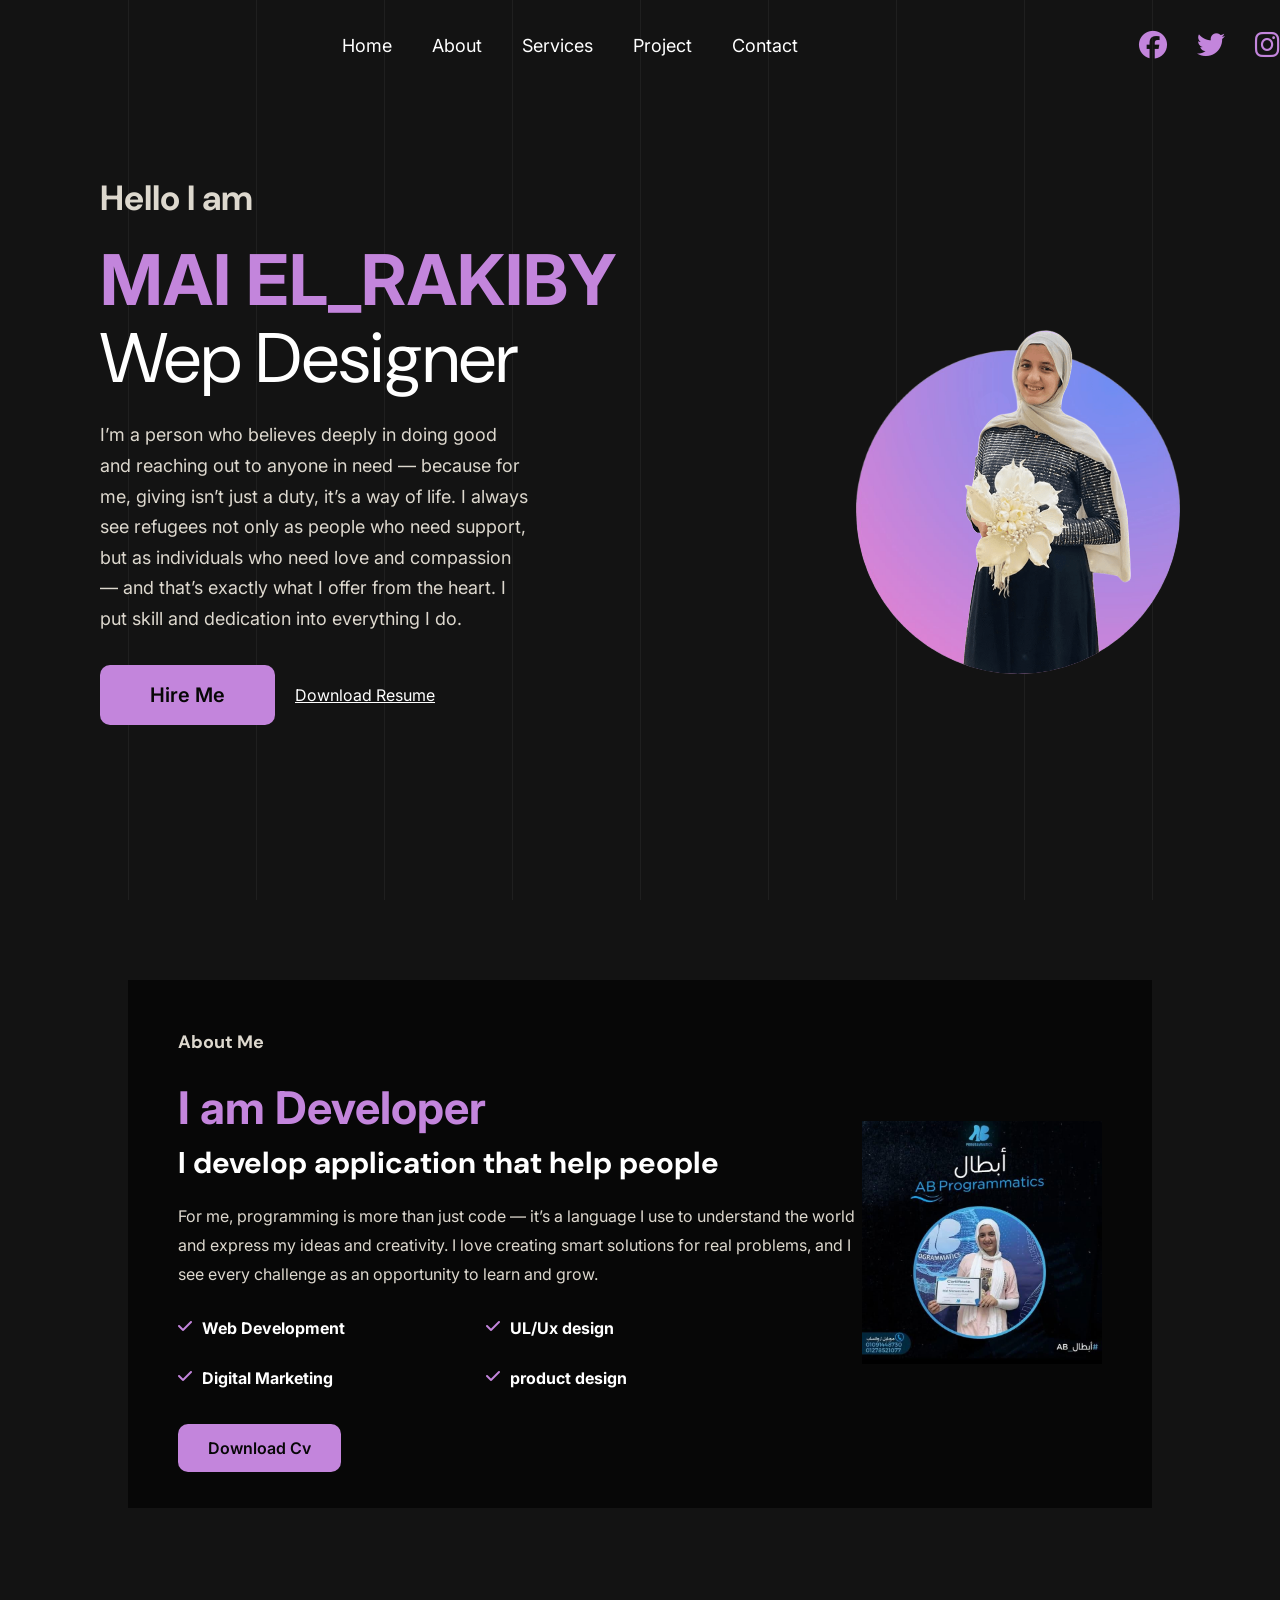
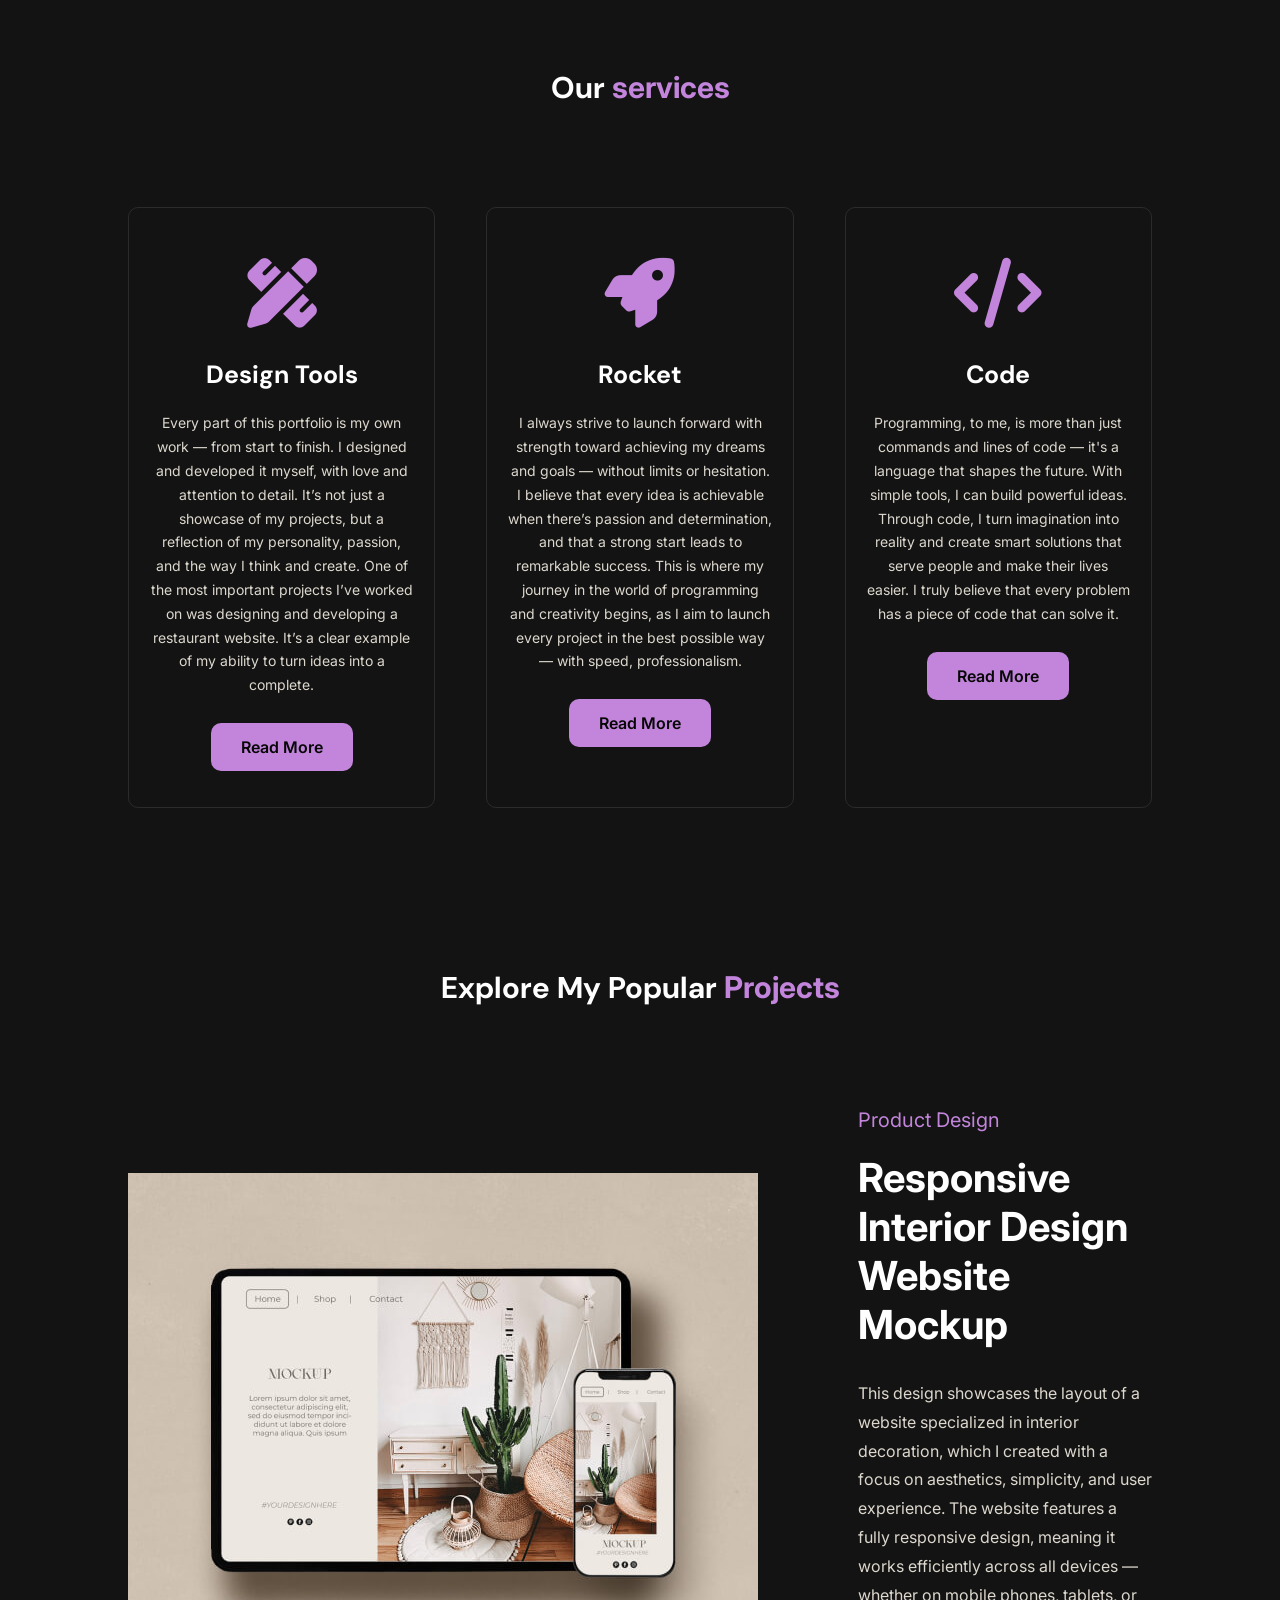
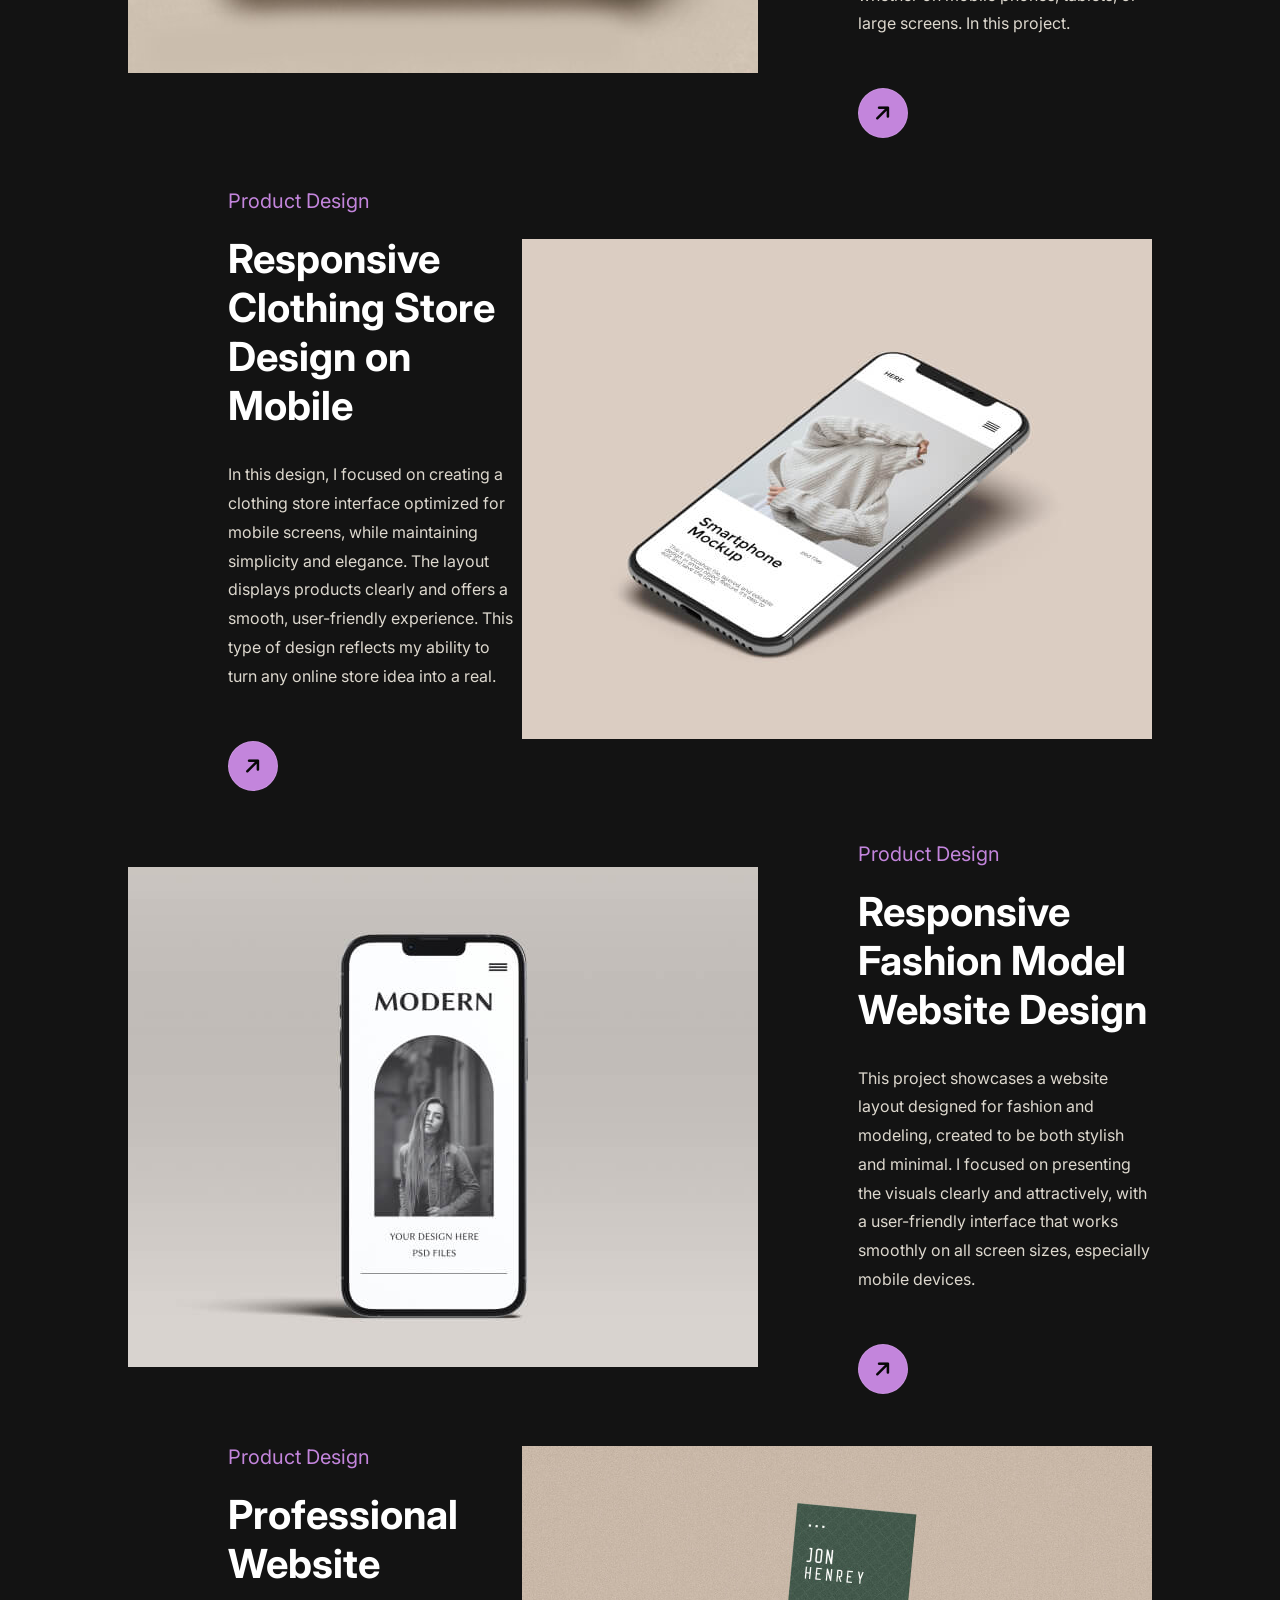
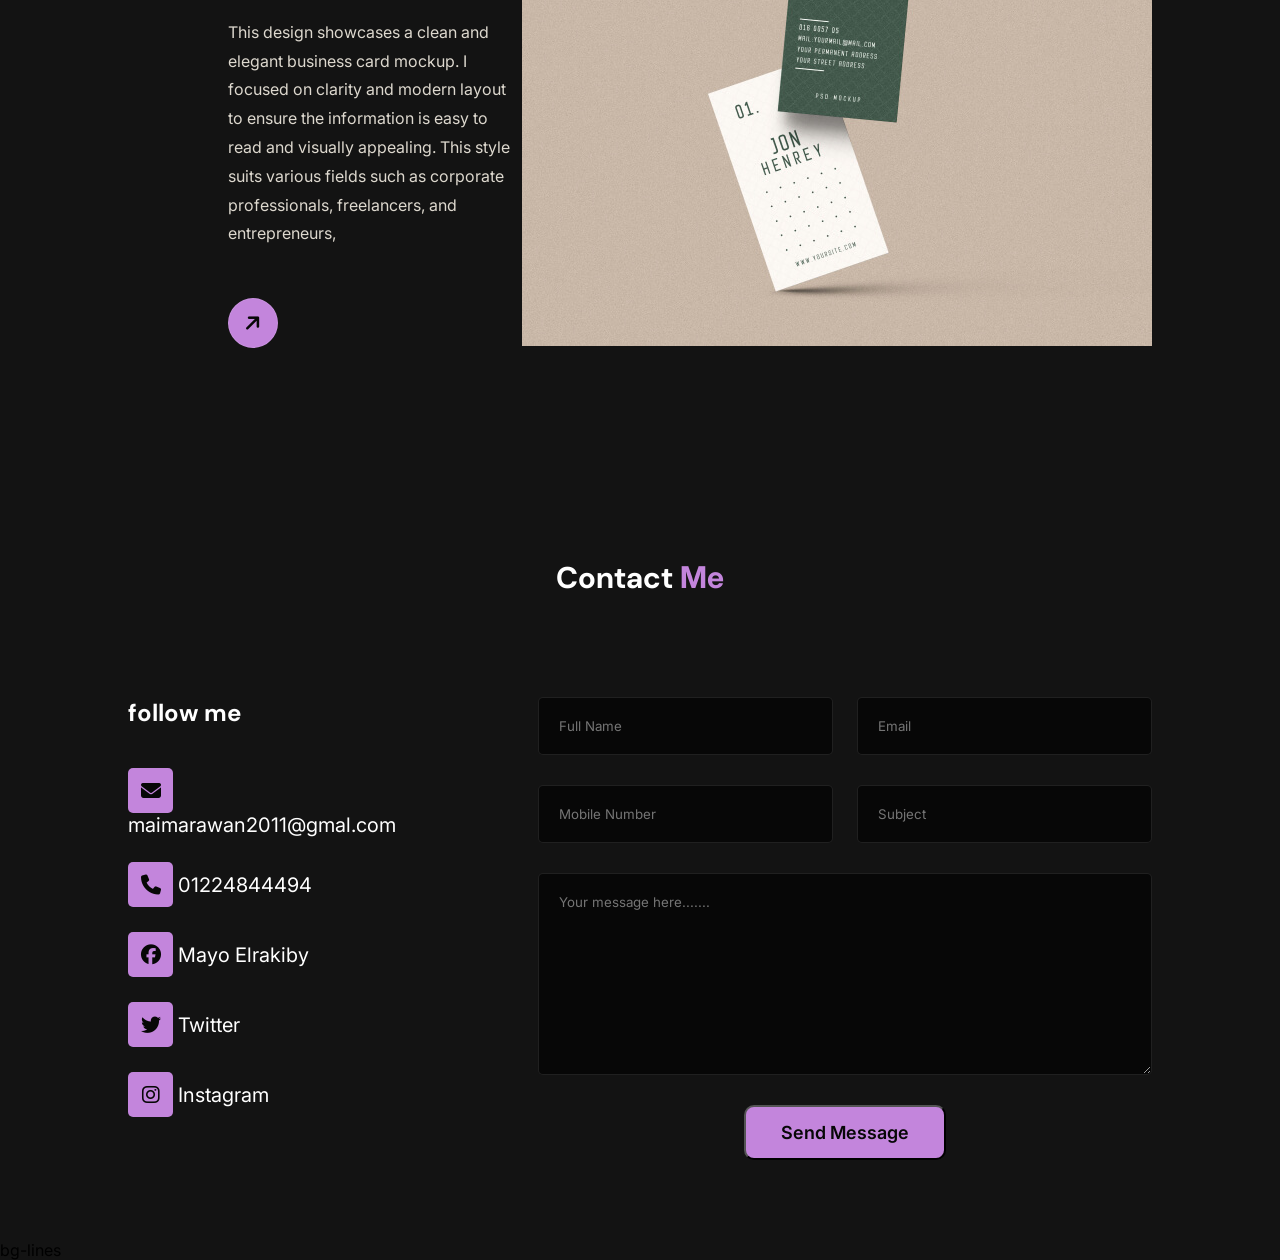
==== Portfolio/index.html @ 6b02ac38 "Add files via upload" ====
<!DOCTYPE html>
<html lang="en">
<head>
    <meta charset="UTF-8">
    <meta name="viewport" content="width=device-width, initial-scale=1.0">
    <title>portfolio mayo</title>

    <link rel="icon" href="img/bg_img_home.png" >
    <!--file css-->
<link rel="stylesheet" href="css/style.css">
<link rel="stylesheet" href=" https://cdnjs.cloudflare.com/ajax/libs/font-awesome/6.7.2/css/all.min.css">

</head>
<body>
 <div class="bg-lines">
    <span></span>
    <span></span>
    <span></span>
    <span></span>
    <span></span>
    <span></span>
    <span></span>
    <span></span>
    <span></span>
 </div>



<header>
    <nav class="cotainer">
        <a href="" class="logo"><img src="" alt=""></a>
    <div class=" links"id="links">
        <span class="close_menu" onclick="Open_colose_Menu()"><i class="fa-solid fa-xmark"></i></span>


      <a href="#"class="logo"><img src="" alt=""></a>
      
        <li><a class="active" href="#Home">Home </a></li>
        <li><a class="active" href="#About">About</a></li> 
        <li><a class="active" href="#services">services</a></li> 
        <li><a class="active" href="#project">project</a></li> 
        <li><a class="active" href="#contact">Contact</a></li>
     
    </div>
    <div class="icons">
        <a href="https://www.facebook.com/profile.php?id=61564504143130"><i class="fa-brands fa-facebook"></i></a>
        <a href="#"><i class="fa-brands fa-twitter"></i></a>
        <a href="https://www.instagram.com/mai_elrakiby55_2011/"><i class="fa-brands fa-instagram"></i></a>
       <span class="icon_menu"onclick="Open_colose_Menu()"><i class="fa-solid fa-bars"></i></span>
    </div>
    </nav>
</header>










<div class="hero" id="Home">
    <div class="cotainer">
        <div class="div_text">
            <h4>    Hello I am</h4>
            <h1><span>MAI EL_RAKIBY</span></h1>
            <h2>Wep Designer</h2>
            <p>I’m a person who believes deeply in doing good and reaching out to anyone in need — because for me, giving isn’t just a duty, it’s a way of life. I always see refugees not only as people who need support, but as individuals who need love and compassion — and that’s exactly what I offer from the heart.
I put skill and dedication into everything I do.</p>
                 <div class="btns">
                    <a href="#" class="btn">hire me</a>
                    <a href="#" class="btn_no_bg">Download Resume</a>
                 </div>
        </div>
        <div class="div_img">
            <img class="person" src="img/home.png" alt="">
            <img class="bg_img" src="img/bg_img_home.png" alt="">
        </div>
    </div>
</div>
<section class="About"id="About">
    <div class="container">
        <div class="div_text">
            <h5>About me</h5>

            <h2><span>I am Developer</span></h2>
            <h4>I develop application that help people</h4>

            <p>For me, programming is more than just code — it’s a language I use to understand the world and express
                 my ideas and creativity. I love creating smart solutions for real problems, and I see every challenge as an opportunity to learn and grow.</p>
                 <ul>
                    <li><i class="fa-solid fa-check"></i>Web Development</li>

                    <li><i class="fa-solid fa-check"></i> UL/Ux design</li>

                    <li><i class="fa-solid fa-check"></i> Digital Marketing</li>

                    <li><i class="fa-solid fa-check"></i> product design</li>
                </ul>
                <a href="#"class="btn">Download cv</a>
        </div>
        <div class="div_img">
            <img src="img/about.jpeg" alt="">
        </div>
    </div>
</section>







<section class="services" id="services">
    <div class="container">
        <div class="top_section">
            <h2> Our <span>services</span></h2>
        </div>


        <div class="boxs">
            <div class="box">
                <i class="fa-solid fa-pen-ruler"></i>
                <h3>Design Tools</h3>
                <p>Every part of this portfolio is my own work — from start to finish. I designed and developed it myself, with love and attention to detail. 
                    It’s not just a showcase of my projects,
                     but a reflection of my personality, passion, and the way I think and create.

One of the most important projects I’ve worked on was designing and developing a restaurant website. It’s a clear example of my ability to turn ideas into a complete.</p>
                    <a href="#"class="btn">read more</a>
            </div>

            <div class="box">
                <i class="fa-solid fa-rocket"></i>
                <h3>Rocket</h3>
                <p>I always strive to launch forward with strength toward achieving my dreams and goals — without limits or hesitation. I believe that every idea is achievable when there’s passion and determination, and that a strong start leads to remarkable success. This is where my journey in the world of programming and creativity begins, as I aim to launch every project in the best possible way — with speed, professionalism.</p>
                    <a href="#"class="btn">read more</a>
            </div>

            <div class="box">
                <i class="fa-solid fa-code"></i>
                <h3>Code</h3>
                <p>Programming, to me, is more than just commands and lines of code — it's a language that shapes the future. With simple tools, I can build powerful ideas. Through code, I turn imagination into reality and create smart solutions that serve people and make their lives easier. I truly believe that every problem has a piece of code that can solve it.</p>
                    <a href="#"class="btn">read more</a>
            </div>
        </div>
    </div>
</section>
 
  <section class="projects" id="project">
    <div class="container">
        <div class="top_section">
            <h2> Explore My Popular <span>Projects</span></h2>
        </div> 


        <div class="project_box">
            <img src="img/project1.jpg" alt="">
            <div class="text">
                <h4><span>Product Design</span></h4>
                <h3><a href="#">Responsive Interior Design Website Mockup</a></h3>
                <p>This design showcases the layout of a website specialized in interior decoration, which I created with a focus on aesthetics, simplicity, and user experience. The website features a fully responsive design, meaning it works efficiently across all devices — whether on mobile phones, tablets, or large screens.

In this project. </p>
                     <a href="#"class="link"><i class="fa-solid fa-arrow-up"></i></a>
            </div>
        </div>

        <div class="project_box project_box_2">
            <img src="img/project2.jpg" alt="">
            <div class="text">
                <h4><span>Product Design</span></h4>
                <h3><a href="#">Responsive Clothing Store Design on Mobile</a></h3>
                <p>In this design, I focused on creating a clothing store interface optimized for mobile screens, while maintaining simplicity and elegance. The layout displays products clearly and offers a smooth, user-friendly experience. This type of design reflects my ability to turn any online store idea into a real.</p>
                     <a href="#"class="link"><i class="fa-solid fa-arrow-up"></i></a>
            </div>
        </div>

        <div class="project_box">
            <img src="img/project3.jpg" alt="">
            <div class="text">
                <h4><span>Product Design </span></h4>
                <h3><a href="#">Responsive Fashion Model Website Design</a></h3>
                <p>This project showcases a website layout designed for fashion and modeling, created to be both stylish and minimal. I focused on presenting the visuals clearly and attractively, with a user-friendly interface that works smoothly on all screen sizes, especially mobile devices.</p>
                     <a href="#" class="link"><i class="fa-solid fa-arrow-up"></i></a>
            </div>
        </div>

        <div class="project_box project_box_2">
            <img src="img/project4.jpg" alt="">
            <div class="text">
                <h4><span>Product Design</span></h4>
                <h3><a href="#">Professional Website</a></h3>
                <p>This design showcases a clean and elegant business card mockup. I focused on clarity and modern layout to ensure the information is easy to read and visually appealing. This style suits various fields such as corporate professionals, freelancers, and entrepreneurs,</p>
                     <a href="#" class="link"><i class="fa-solid fa-arrow-up"></i></a>
            </div>
        </div>
    </div>
  </section>

<section class="contact"id="contact">
    <div class="top_section">
        <h2>Contact<span> Me</span></h2>
    </div> 

    <div class="container">
        <div class="soial_contact">
            <h2>follow me</h2>
            <div class="links">
                <a href="mailto:maimarawan2011@gmal.com"><i class="fa-solid fa-envelope"></i>maimarawan2011@gmal.com</a>
                <a href="tel:+201224844494"><i class="fa-solid fa-phone"></i>01224844494</a>
                <a href="https://www.facebook.com/profile.php?id=61564504143130" target="_blank"><i class="fa-brands fa-facebook"></i>Mayo Elrakiby</a>
                <a href="#" target="_blank"><i class="fa-brands fa- fa-twitter"></i>Twitter</a>
                <a href="https://www.instagram.com/mai_elrakiby55_2011/" target="_blank"><i class="fa-brands fa-instagram"></i>Instagram</a>
            </div>
        </div>
<form method="post" action="https://api.sheetmonkey.io/form/bfJ3cg6rL2nvvVKCnZLnMp">
   <div class="inpts_form">
    <input type="text" placeholder="Full Name"name="name" required>
    <input type="text" placeholder="Email"name="emai" required>
    <input type="text" placeholder="Mobile Number"name="phone" required>
    <input type="text" placeholder="Subject"name="Subject" required>
    <textarea name="massage" id="" rows="10"placeholder="Your message here......."></textarea>
   </div>
   <button type="submit" class="btn">Send message</button>
</form>


    </div>
</section>









 <script src="js/main.js"></script>

</body>
</html>
bg-lines
---- Portfolio/css/style.css ----
@import url("https://fonts.googleapis.com/css2?family=DM+Sans:wght@400;500;700&family=Inter:wght@400;500&display=swap");
*{
    padding: 0;
    margin: 0;
    box-sizing: border-box;
    text-decoration: none;
    list-style: none;
    font-family: "inter",sans-serif;
}
:root{
    --main_color:#c385dc;
    --p_color:#ddd8ce;
    --white_color:#fff;
    --black_color:#070707;
    --border_color:rgba(255,255,255,0.1);
}
body{
    background:#131313 ;
}

.container{
    width: 80%;
    margin: auto;
    max-width: 1500px;
}

section{
    padding: 80px 0;
}

img{
    width: 100%;
}
h1,h2,h3,h4,h5,h6{
    color: var(--white_color);
    font-family: "DM Sans",sans-serif;
}

span{
    color: var(--main_color);
}
p{
    color: var(--p_color);
}

/*btns*/
.btns{
    display: flex;
    align-items: center;
    gap: 20px;
}
.btn{
    background: var(--main_color);
    padding: 14px 30px;
    border-radius: 10px;
    font-weight: 600;
    text-transform: capitalize;
    color: var(--black_color);
    transition: 0.3s;
}
.btn:hover{
scale: 1.1;
}
.btn_no_bg{
    color: var(--white_color);
    text-transform: capitalize;
    text-decoration: underline;
    transition: 0.3s;
}
.btn_no_bg:hover{
    color: var(--main_color);
}
.bg-lines span{
    position: fixed;
    top:0;
    z-index: -1;
    height: 100%;
    background: rgba( 255,255,255,0.05);
    width: 1px;
    -webkit-animation: left_right 18s infinite;
    animation: left_right 18s infinite;
}
.bg-lines span:nth-child(1){
    left: 10%;
}
.bg-lines span:nth-child(2){
    left: 20%;
}
.bg-lines span:nth-child(3){
    left: 30%;
}
.bg-lines span:nth-child(4){
    left: 40%;
}
.bg-lines span:nth-child(5){
    left: 50%;
}
.bg-lines span:nth-child(6){
    left: 60%;
}
.bg-lines span:nth-child(7){
    left: 70%;
}
.bg-lines span:nth-child(8){
    left: 80%;
}
.bg-lines span:nth-child(9){
    left: 90%;
}

@keyframes left_right{
0%{
    -webkit-transform: translateX(0);
    transform: translateX(0);
}
50%{
    -webkit-transform: translateX(-100px);
    transform: translateX(-100px);
}
100%{
    -webkit-transform: translateX(0);
    transform: translateX(0);
}
}

/*background lines*/
.top_section{
    text-align: center;
    margin-bottom: 100px;
}
.top_section h2{
    font-size: 30px;
}

/*start header*/
header{
position: fixed;
top: 0;
left: 0;
right: 0;
height: 100px;
transition: 0.3s;
z-index: 1000;
}
header.active{
    background: var(--black_color);
    border-bottom: 1px solid #81818297;
}
header nav{
    display: flex;
    justify-content: space-between;
    align-items: center;
    height: 90%;
    
}
header nav .logo img{
width: 200px;
}
header nav .links{
    display: flex;
    gap: 40px;
}
header nav .links a{
    color: var(--white_color);
   text-transform: capitalize;
   font-size: 18px;
   transition: 0.3s;
}
header nav .links a:hover{
color: var(--main_color);
}
header nav .icons{
    display: flex;
    gap: 30px;
}
header nav .icons a{
    color:var(--main_color);
    font-size: 28px;
    transition: 0.3s;
}
header nav .icons a:hover{
    scale: 1.4;
}


/*start hero*/
.hero{
  padding: 100px;
  height: 100vh;
  display: flex;
  justify-content: center;
  align-items: center;
}
 .hero .cotainer{
    display: flex;
    justify-content: space-between;
    align-items: center;
 }
 .hero .div_text{
    width: 50%;
 }
 .hero .div_text h4{
    color: var(--p_color);
    font-size: 35px;
    margin-bottom: 15px;
 }
 .hero .div_text h1{
    font-size: 70px;
 }
 .hero .div_text h2{
    font-size: 70px;
    font-weight: normal;
    line-height: 0.9;
 }
 .hero .div_text p{
    margin: 30px 0;
    font-size: 18px;
    width: 80%;
    line-height: 1.7;
 }
 .hero .btn{
    font-size: 20px;
    padding: 18px 50px;
 }


 .hero .div_img{
    width: 30%;
    position:relative;
    border-radius: 0 0 600px 600px;
    overflow: hidden;

 }
 .hero .div_img .person{
    border-radius: 0 0 600px 600px;
    width: 100%;
    display: block;
}





 .hero .div_img .bg_img{
    position:absolute;
    bottom: 0;
    left: 0;
    z-index: -1;
    
 }


 /*start about*/

 .About .container{
    background: var(--black_color);
    display: flex;
    justify-content: space-between;
    align-items: center;
    border: 5px;
    padding: 50px;
 }
 .About .div_text{
    width: 100%;
 }
 .About .div_text h5{
color: var(--p_color);
font-size: 18px;
text-transform: capitalize;
 }
 .About .div_text h2{
    font-size: 45px;
    margin: 25px 0 5px;
 }
 .About .div_text h4{
    font-size: 30px;
    margin-bottom: 20px;
 }
 .About .div_text p{
    line-height:1.8;
 }
 .About .div_text ul{
    display: flex;
    color: var(--white_color);
    margin: 30px 0 20px;
    flex-wrap: wrap;
 }
 .About .div_text ul li{
    width: 45%;
    font-weight: bold;
    display: flex;
    gap: 10px;
    margin-bottom: 30px;
 }
.About .div_text a:hover{
    background-color:#ddd8ce ;
      border-color: var(--main_color);
    
}




 .About .div_text ul li i{
    color: var(--main_color);
 }
 .About .div_img{
    width: 35%;
 }
 /*end about section*/


 /*start services*/
 .services .boxs{
    display: flex;
    justify-content: space-between;
    flex-wrap:wrap ;
 }
 .services .boxs .box{
    width: 30%;
    text-align: center;
    padding: 50px 20px;
    border: 1px solid var(--border_color);
    border-radius: 10px;
    transition: 0.3s ease-in-out;
 }
 .services .boxs .box i{
    color: var(--main_color);
    font-size: 70px;
    margin-bottom: 30px;
    transition: 0.3s;
 }
 .services .boxs .box h3{
    font-size: 25px;
    margin-bottom: 20px;
 }
 .services .boxs .box p{
    margin-bottom: 40px;
    font-size: 14px;
    line-height: 1.7;
 }
 .services .boxs .box:hover{
    border-color: var(--main_color);
 }
 .services .boxs .box:hover i{
    scale: 1.1;
 }

 /*end services*/

 /*start projects*/
 .projects .project_box{
    display: flex;
    align-items: center;
    justify-content: space-between;
    margin-bottom: 50px;
 }
 .projects .project_box img{
    width: 80%;
 }
 .projects .project_box .text{
    margin-left: 100px;
    width: calc(50% -100px);
 }
 .projects .project_box .text h4{
    font-size: 20px;
    margin-bottom: 20px;
    font-weight: normal;
 }
 .projects .project_box .text h3 a{
 font-size: 40px;
 color: var(--white_color);
 transition: 0.5s;
 }
 .projects .project_box .text h3 a:hover{
    color: var(--main_color);
 }
 .projects .project_box .text  p{
    margin: 30px 0 50px;
    line-height: 1.8;
 }
 .projects .project_box .text .link{
    display: block;
    width: 50px;
    height: 50px;
    border: 1px solid var(--border_color);
    color: var(--black_color);
    font-size: 20px;
    background: var(--main_color);
    text-align: center;
    line-height: 50px;
    border-radius: 50%;
    rotate: 45deg;
    transition: 0.3s ease-in-out;
 }
 .projects .project_box .text .link:hover{
    scale: 1.2;
 }
 .projects .project_box.project_box_2{
    flex-direction: row-reverse;
 }

 /*end projects*/


 /*start contact*/
 .contact .container{
    display: flex;
    justify-content:space-between;
 }
.contact .top_section{
    margin-bottom: 100px;
}
.contact .soial_contact{
    width: 30%;
}
.contact .soial_contact h2{
    color: var(--white_color);
    margin-bottom: 40px;
}
.contact .soial_contact .links{
    display: flex;
    flex-direction: column;
}
.contact .soial_contact .links a{
    color: var(--white_color);
    font-size: 20px;
    margin-bottom: 25px;
    position: relative;
    left: 0;
    transition:0.3s;
}
.contact .soial_contact .links a i{
    color: var(--black_color);
    margin-right: 5px;
    width: 45px;
    height: 45px;
    background: var(--main_color);
    text-align: center;
    line-height: 45px;
    border-radius: 5px;
}
.contact .soial_contact .links a:hover{
    left: 15px;
}
.contact form{
    width: 60%;
    text-align: center;
}
.contact form .inpts_form{
    width: 100%;
    display: flex;
    flex-wrap: wrap;
    justify-content: space-between;
}
.contact form .inpts_form input,
.contact form .inpts_form textarea{
    border-radius: 5px;
    padding: 20px;
    outline: none;
    background-color: var(--black_color);
    color: white;
    margin-bottom: 30px;
    border: 1px solid var(--border_color);
    transition: 0.3s;
}
.contact form .inpts_form input{
    width: 48%;
}
.contact form .inpts_form textarea{
    width: 100%;
}
.contact form .inpts_form input:focus,
.contact form .inpts_form textarea:focus{
border-color: var(--main_color);
}
.contact .btn{
    outline: none;
    padding: 15px 35px;
    font-size: 18px;
    cursor: pointer;
    transition: 0.3s;
}
.contact .btn:hover{
    scale: 1.1;
}
 /*end contact*/

 /*start responsiv*/
.close_menu,header .links .logo,.icon_menu{
    display: none;
}


@media(max-width:1250px) {
    .container{
        width: 90%;
    }
 }
 
 @media(max-width:1000px) {
    header nav .links{
        position: fixed;
        top: 0;
        flex-direction: column;
        width: 400px;
        background: var(--black_color);
        left: -400px;
        padding: 50px 0;
        height: 100%;
        border-right:1px solid var(--border_color) ;
        text-align: center;
    }
    header nav .links.active{
        left: 0;
        transition: 0.3s ease-in-out;
    }

    .close_menu{
display: block;
font-size: 28px;
position: absolute;
top: 30px;
right: 30px;
    }
    header .links .logo{
        display: block;
    }
    .icon_menu{
        display:block;
        font-size: 28px;
    }
}
    /*responsive home*/
    @media(max-width:1000px) {

.hero .div_text h4{
    font-size: 25px;
}
.hero .div_text h1{
    font-size: 55px;
}
.hero .div_text h2{
    font-size: 55px;
}
.hero .div_text p{
    font-size: 16px;
    margin: 30px auto;
}
.hero .btn{
    font-size: 18px;
    padding: 16px 40px;
}
.hero 
.cotainer{
    flex-direction: column;
}
.hero .div_text{
    width: 100%;
    margin-top: 50px;
    text-align: center;
    margin-bottom: 30px;
}

 
.hero .btns{
    justify-content: center;
}
.hero{
    height: auto;
}
.About .container{
    flex-direction: column;
}
.About .div_text{
    width: 100%;
    margin-bottom: 50px;
}
.About .div_img{
    width: 50%;
}
.services .boxs .box{
    width: 47%;
    margin-bottom: 30px;
}
.projects .project_box .text h3 a{
    font-size: 25px;
}
.projects .project_box .text h4{
    font-size: 16px;
}
.projects .project_box .text p{
    font-size: 14px;
}
.projects .project_box .text{
    width: calc(50% - 50px);
    margin-left:50px; ;
}
.contact .container{
    flex-direction: column;
}
.contact .soial_contact{
    width: 100%;
    margin-bottom: 40px;
}
.contact form{
    width: 80%;
    margin: 0 auto;
}
.contact .btn{
    font-size: 16px;
    padding: 13px 28px;
}
.contact .soial_contact .links{
    flex-direction: row;
    flex-wrap: wrap;
}
.contact .soial_contact .links a{
    width: 50%;
}
.contact .soial_contact .links a{
    font-size: 12px;
}
.contact .soial_contact .links a i{
    width: 35px;
    height: 35px;
    line-height: 35px;
}
}
@media(max-width:500px){
    .btn{
        padding: 12px 25px;
        font-size: 14px;
    }
.hero .div_text h4{
    font-size: 22px;
}
.hero .div_text h1{
    font-size: 45px;
}
.hero .div_text h2{
    font-size: 45px;
}
.hero .div_text p{
    font-size: 14px;
    margin: 25px auto;
    width: 100%;
}
.hero .btn{
    font-size: 16px;
    padding: 14px 30px;
}
.hero .div_img{
    width: 75%;
}
.About .div_text h2{
    font-size: 30px;
}
.About .div_text h4{
font-size: 20px;
}
.About .div_text p{
    font-size: 14px;
}
.About .div_text ul li{
    width: 100%;
    font-size: 14px;
}
.About .div_img{
    width: 85%;
}
.top_section h2{
    font-size: 22px;
}
.services .boxs .box{
    width: 100%;
}
.services .boxs .box i{
font-size: 55px;
}
.projects .project_box{
    flex-direction: column;
}
.projects .project_box.project_box.project_box_2{
    flex-direction: column;
}
.projects .project_box img{
    width: 100%; 
    margin-bottom: 30px;
}
.projects .project_box .text{
    width: 100%;
    margin-left: 50px;
}
.projects .project_box .text p{
    margin: 20px 0 20px;
}
.contact .soial_contact .links{
    flex-direction: column;
}
.contact .soial_contact .links a{
    width: 100%;
}
.projects{
    padding-bottom: 40px;
}
.contact{
    padding-top: 0;
}
.contact .top_section{
    margin-bottom: 60px;
}
.contact form{
    width: 100%;
}
.contact form .inpts_form input{
    width: 100%;
    padding: 15px 20px;
    margin-bottom: 20px;
}
}
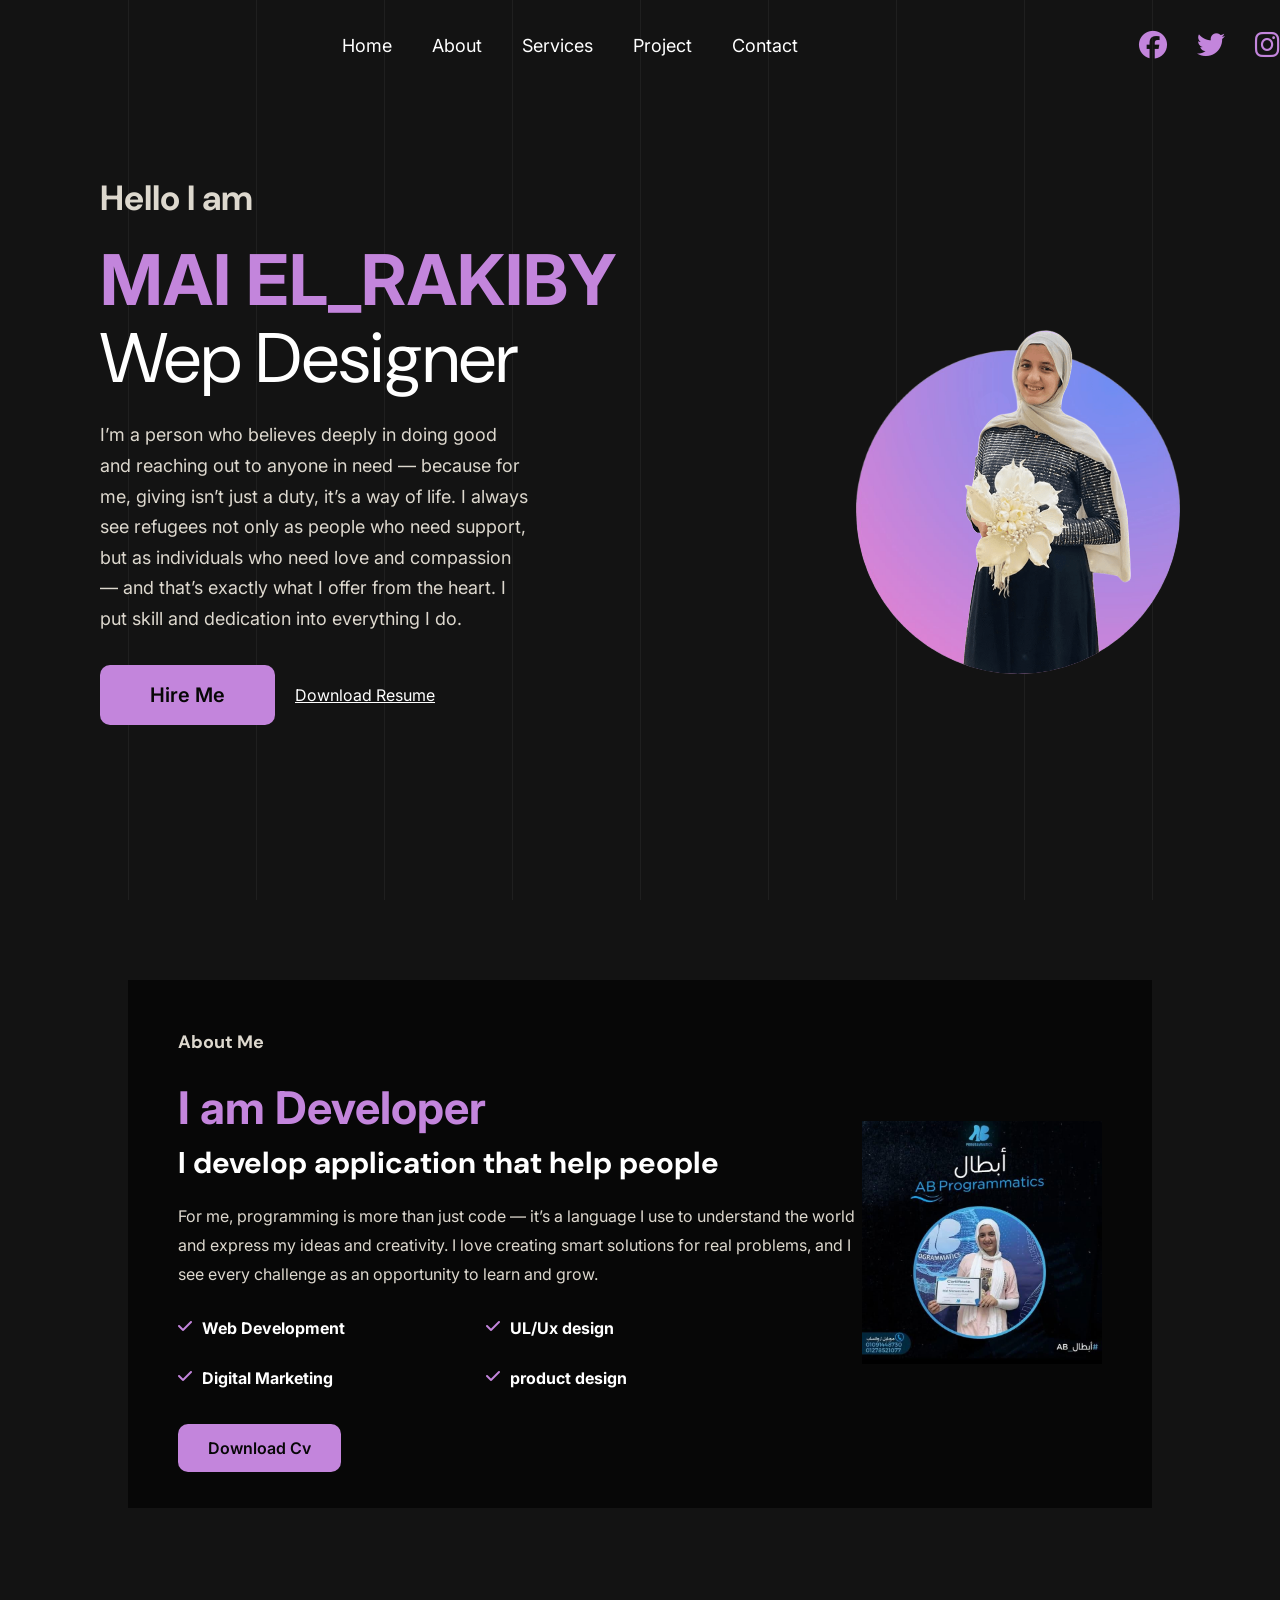
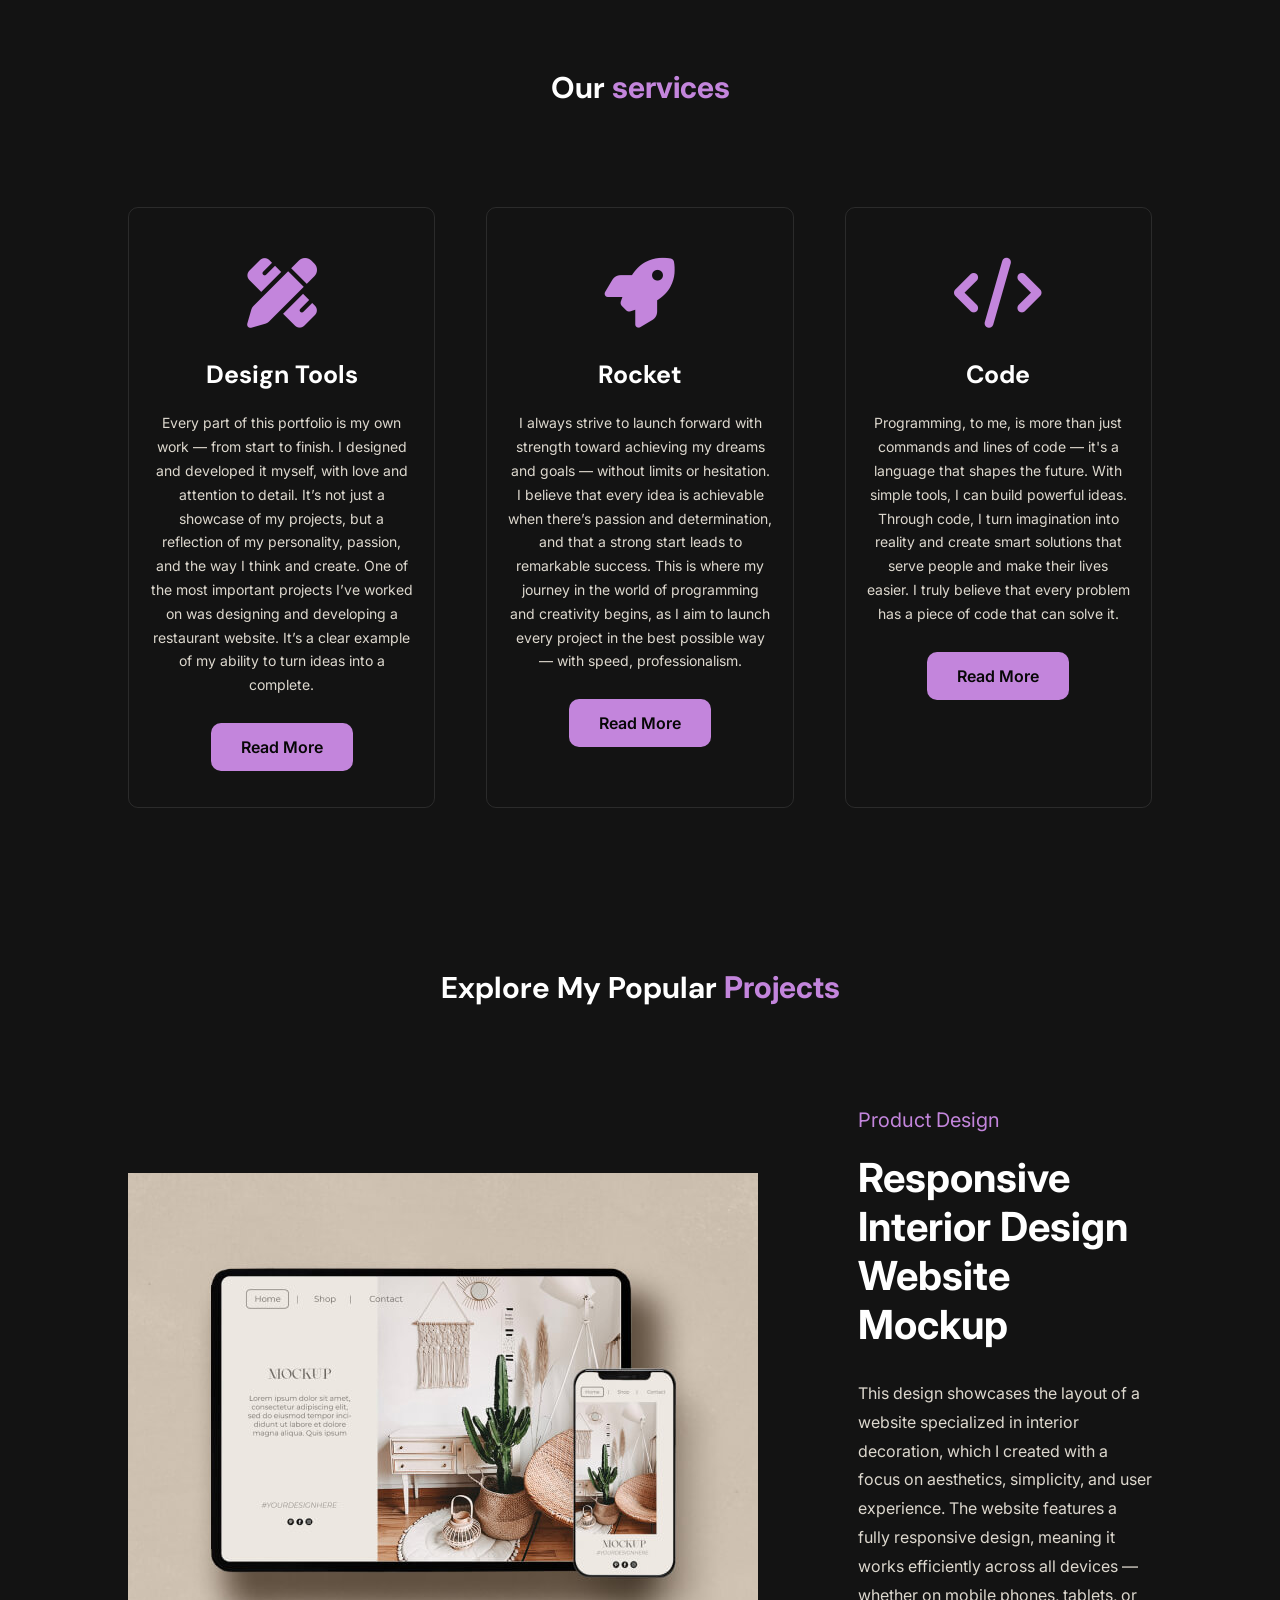
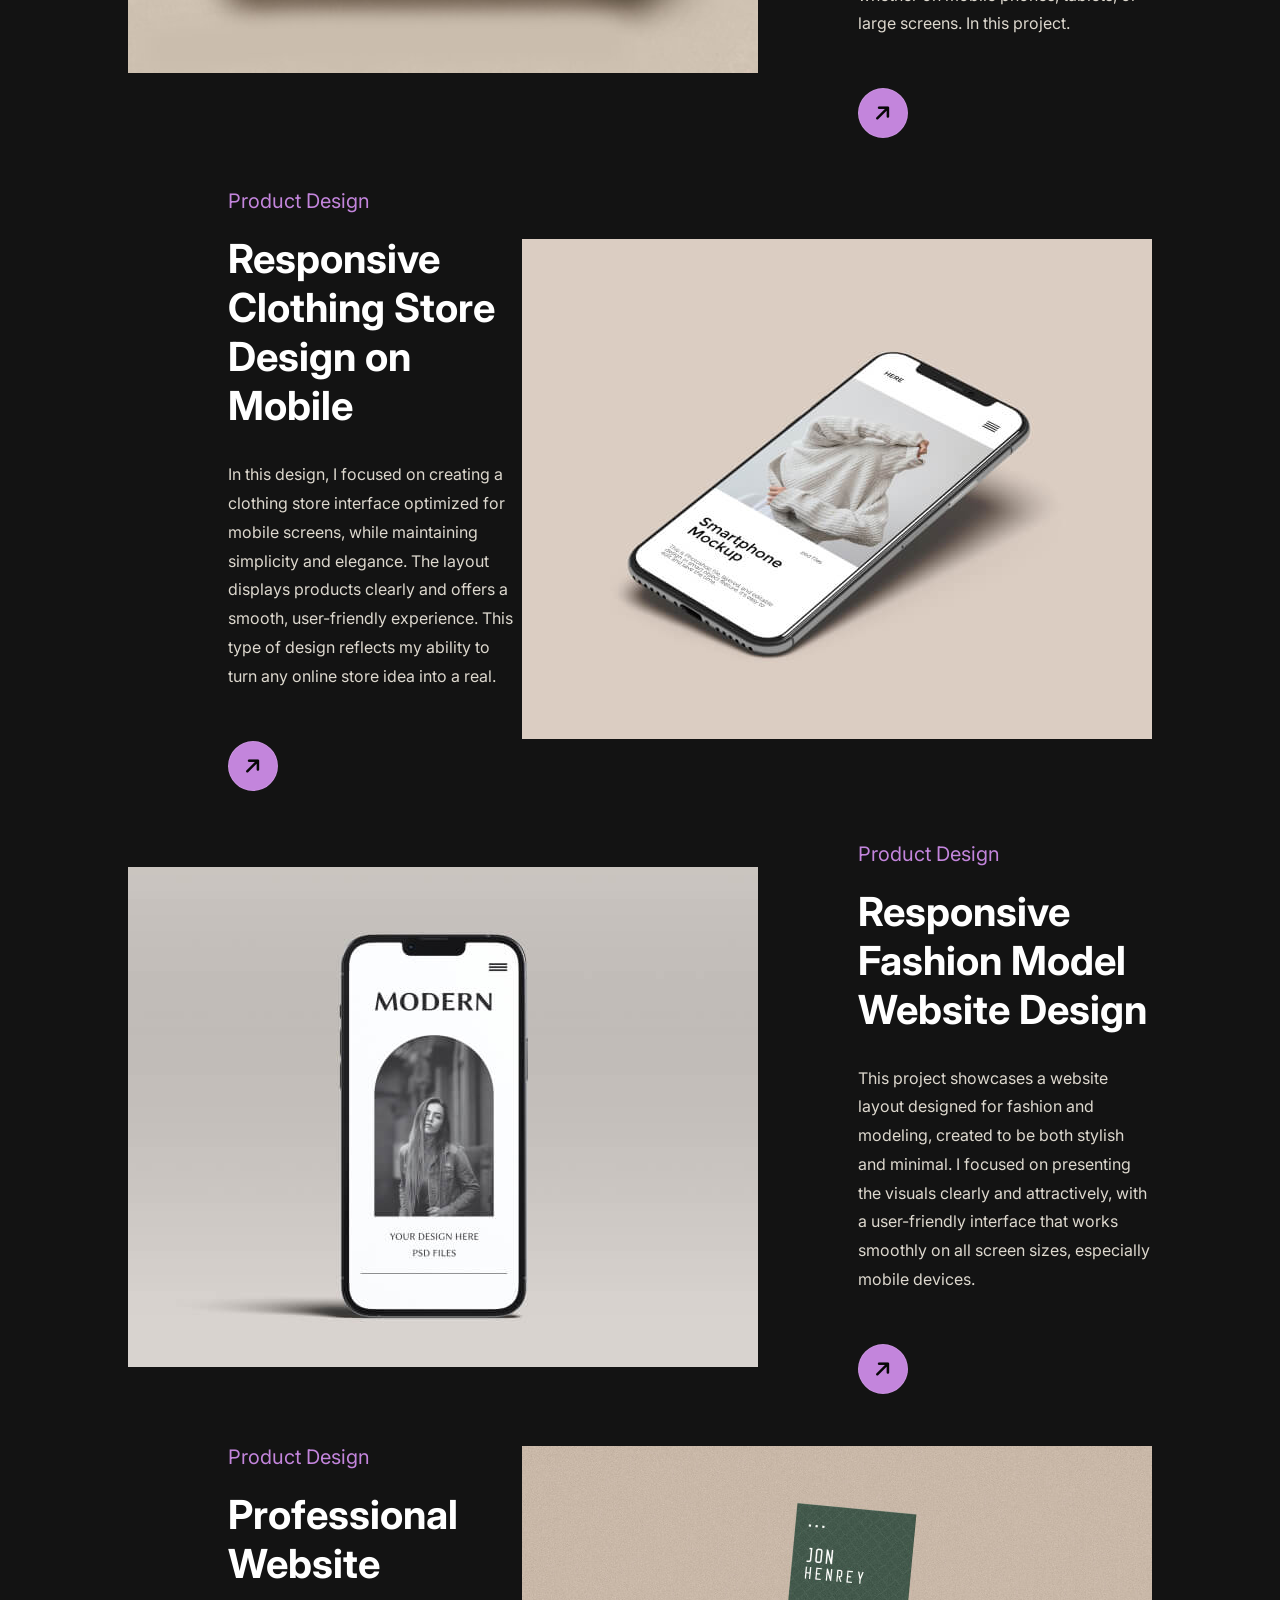
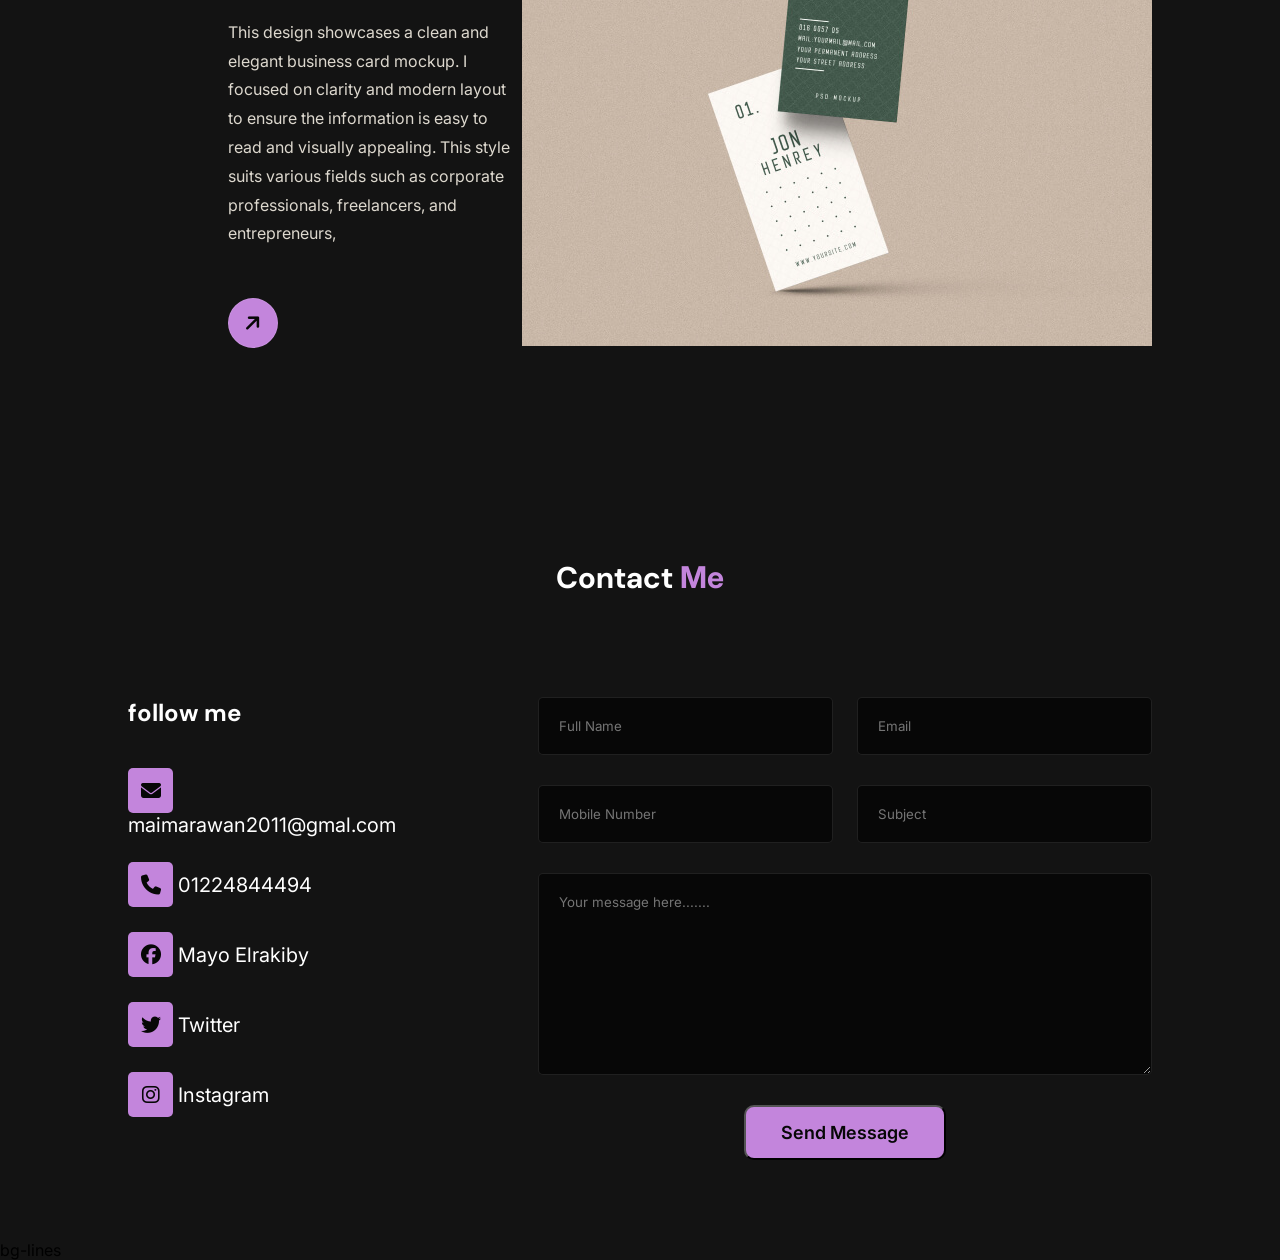
==== commit f9ce07d1: "Update index.html" ====
--- a/Portfolio/index.html
+++ b/Portfolio/index.html
@@ -2,7 +2,7 @@
 <html lang="en">
 <head>
     <meta charset="UTF-8">
-    <meta name="viewport" content="width=device-width, initial-scale=1.0">
+    <meta name="viewport" content="width=device-width, initial-scale=1.0"> 
     <title>portfolio mayo</title>
 
     <link rel="icon" href="img/bg_img_home.png" >
@@ -242,4 +242,4 @@
 
 </body>
 </html>
-bg-lines+bg-lines
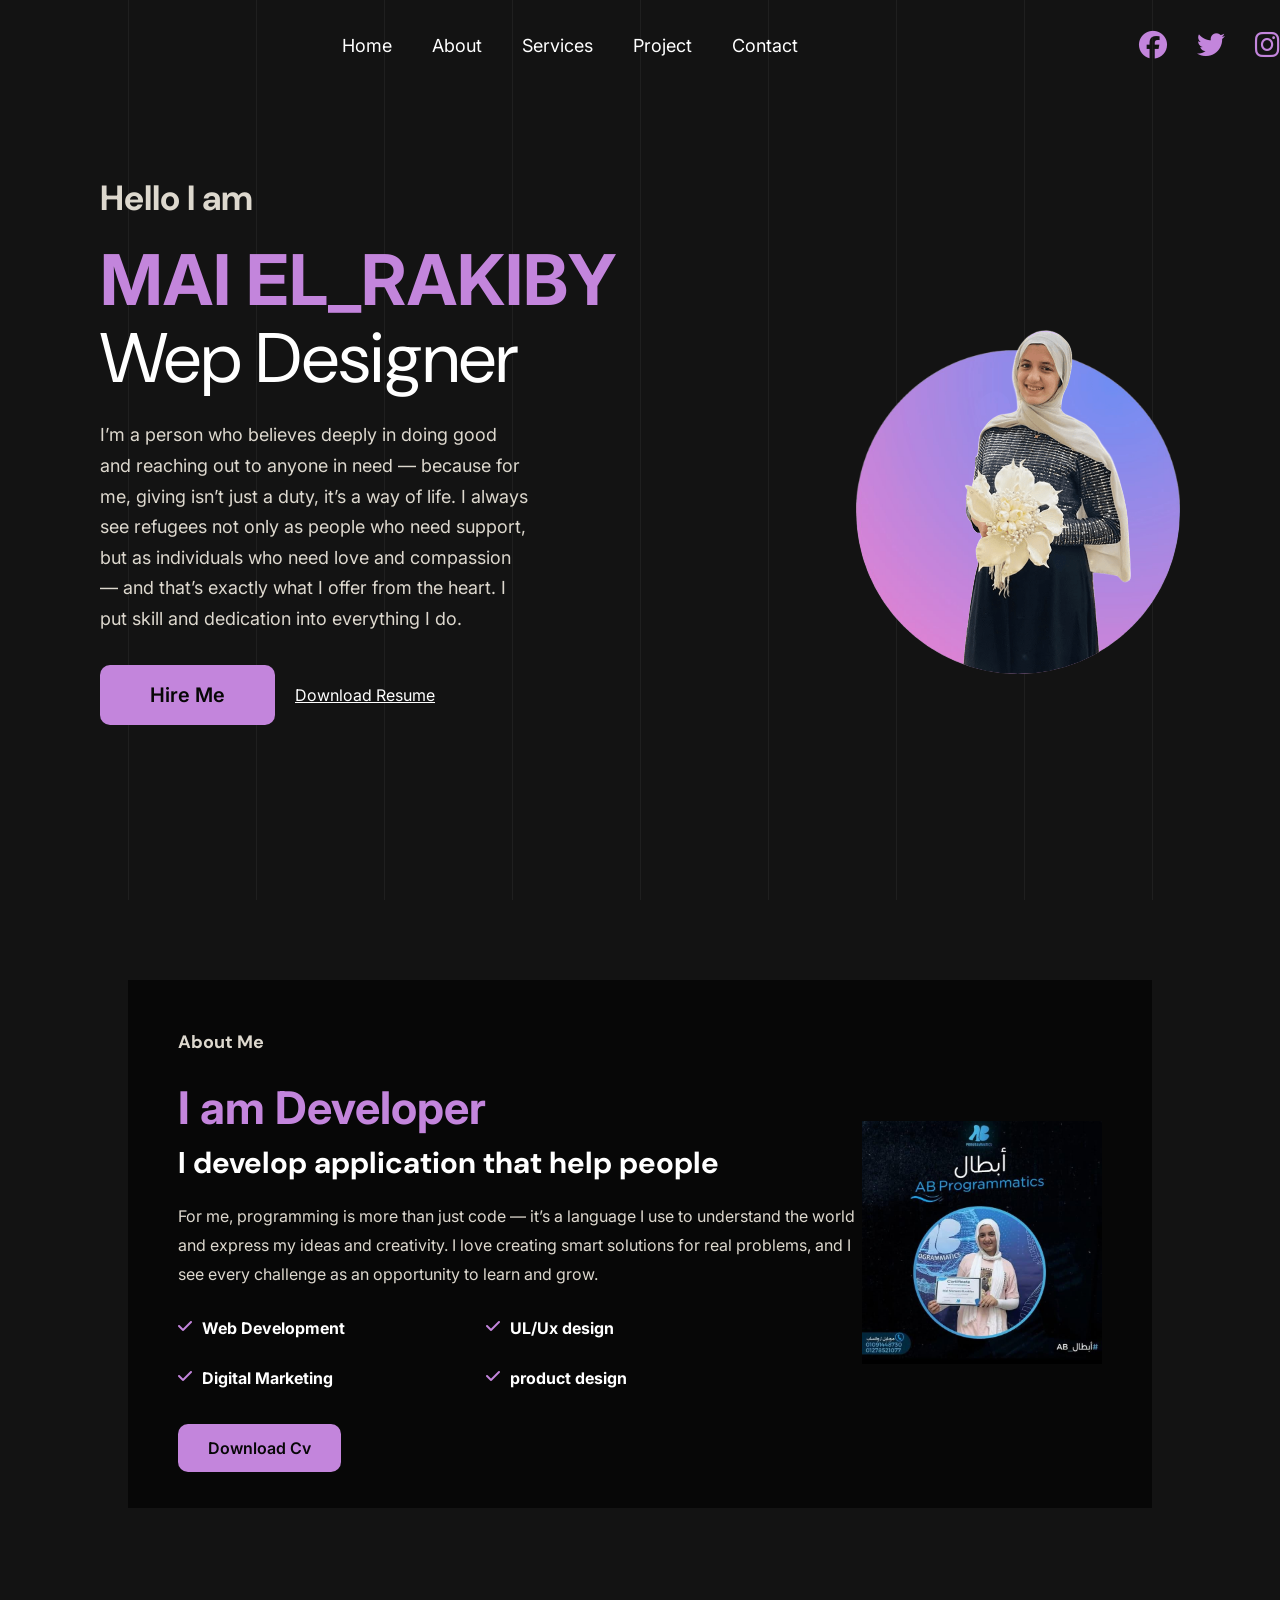
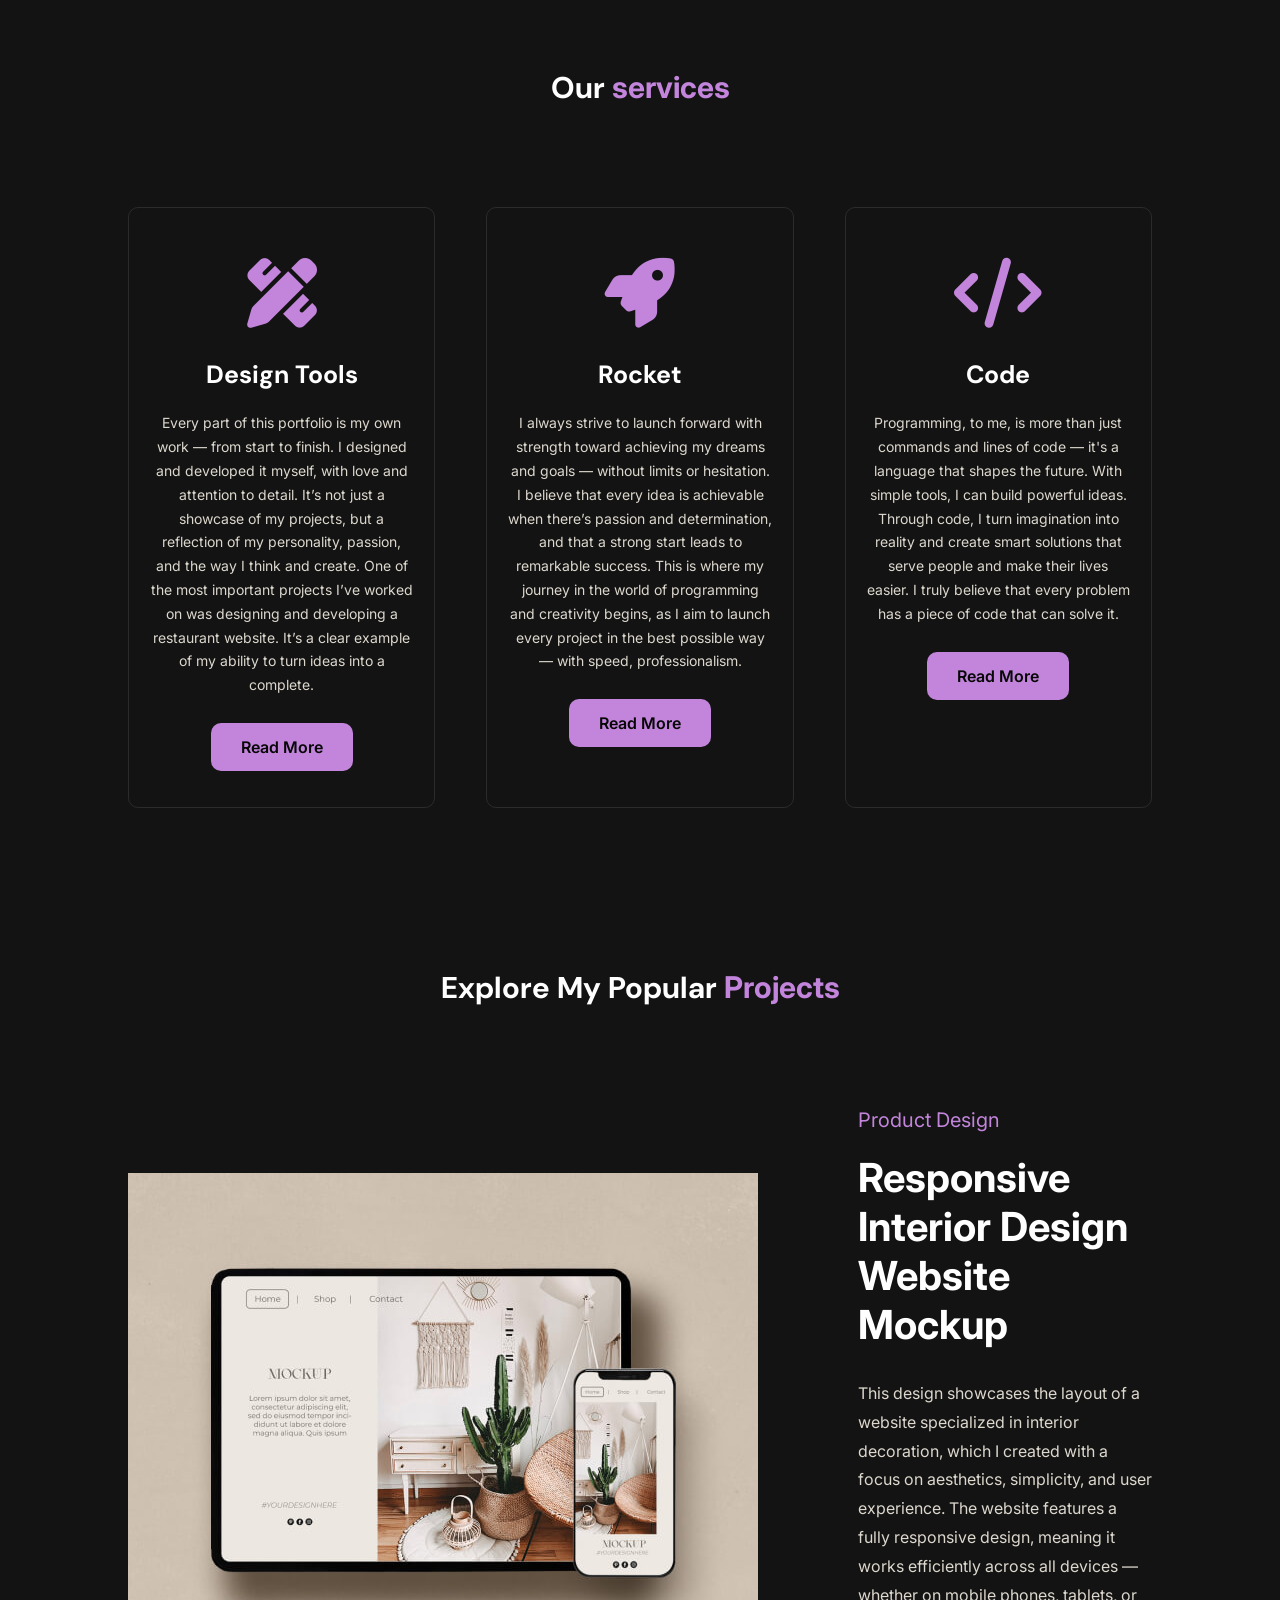
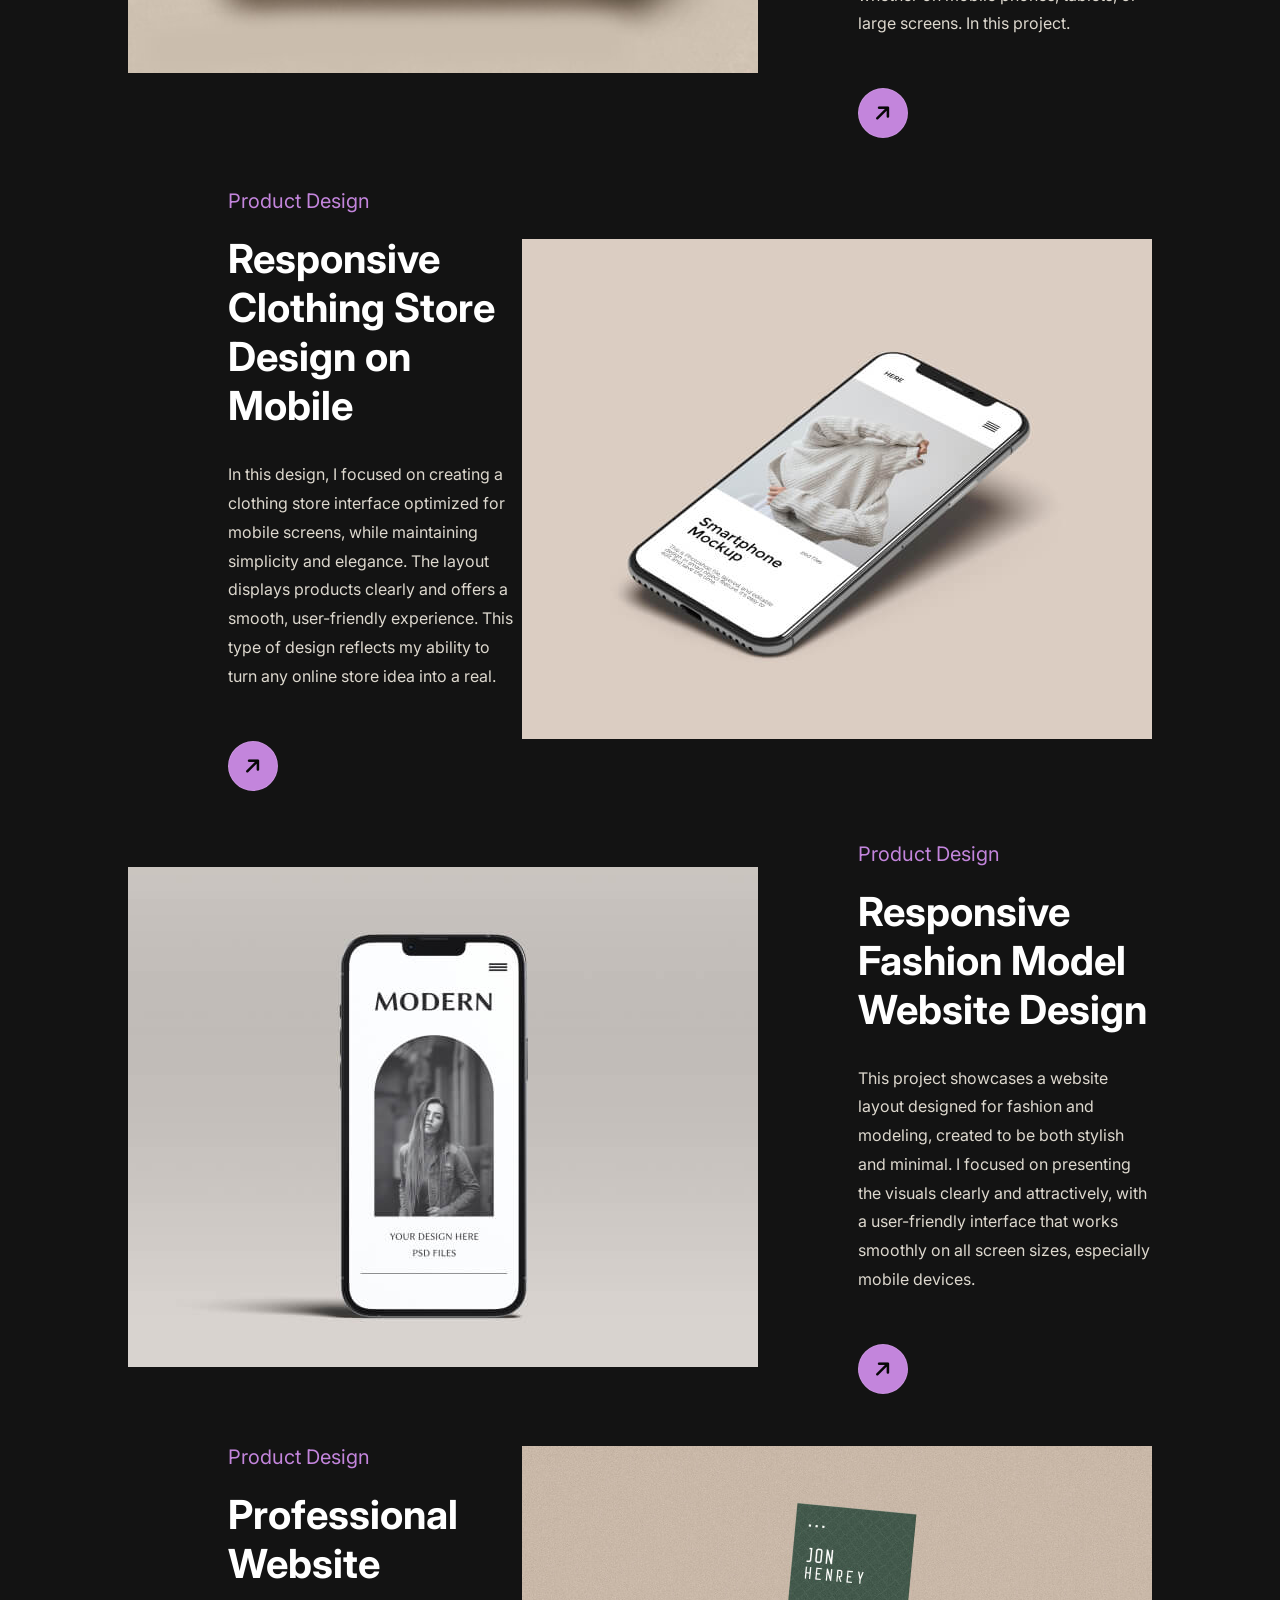
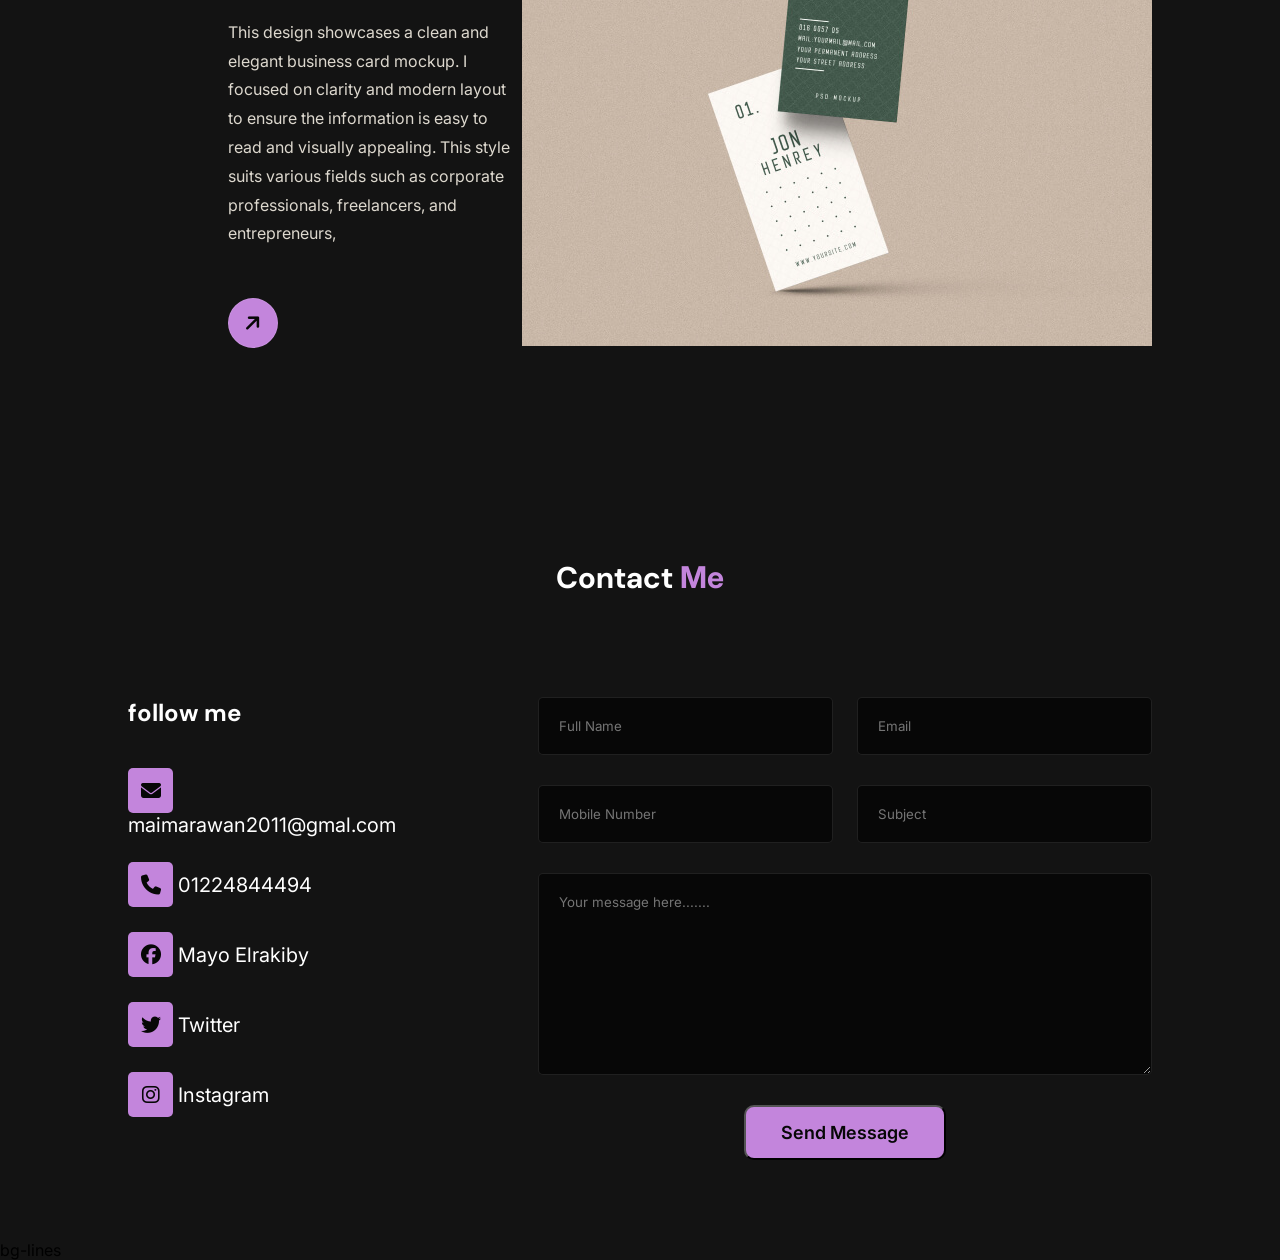
==== commit 4c0fa629: "Refactor HTML structure and content" ====
--- a/Portfolio/index.html
+++ b/Portfolio/index.html
@@ -1,7 +1,7 @@
 <!DOCTYPE html>
 <html lang="en">
 <head>
-    <meta charset="UTF-8">
+    <meta charset="UTF-8"> 
     <meta name="viewport" content="width=device-width, initial-scale=1.0"> 
     <title>portfolio mayo</title>
 
